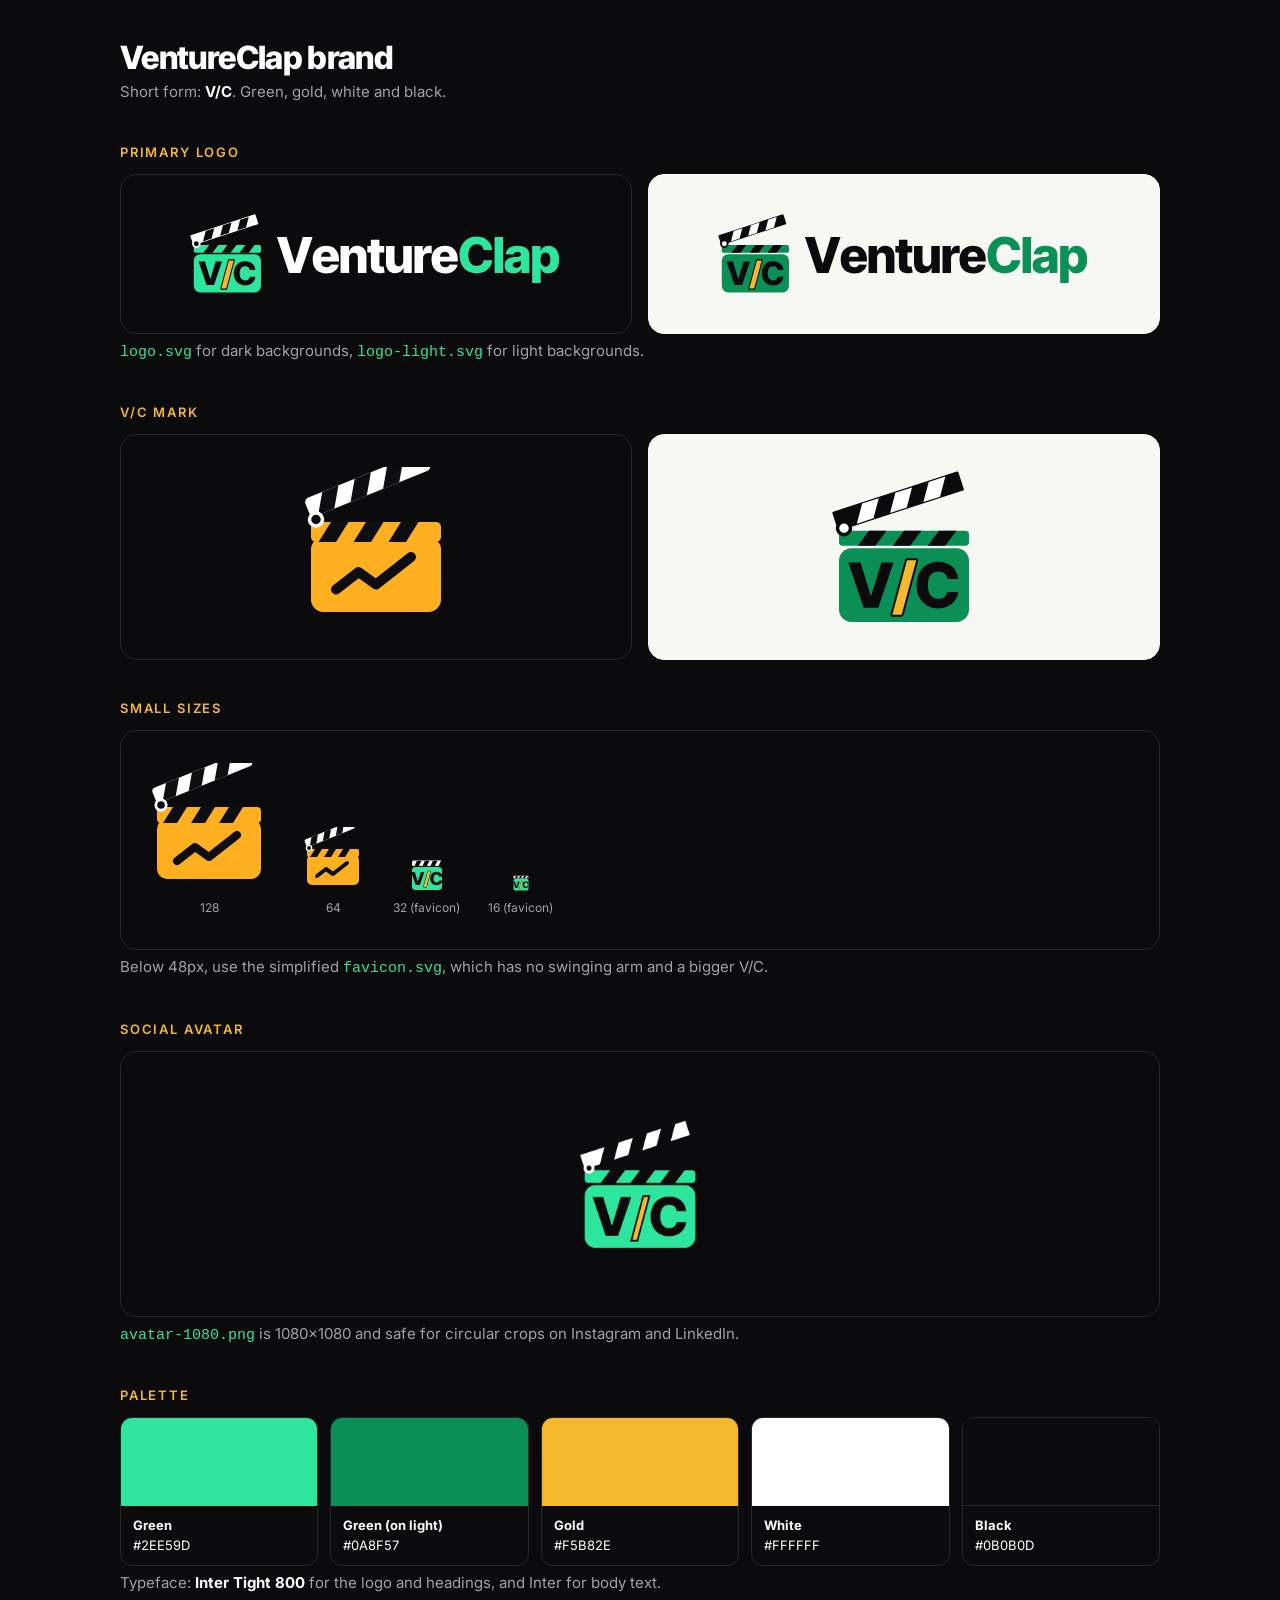
==== brand.html @ e4799290 "Finalize V/C green logo and palette Co-Authored-By: Claude Opus 5.5 <noreply@anthropic.com>" ====
<!doctype html>
<html lang="en">
<head>
  <meta charset="utf-8">
  <meta name="viewport" content="width=device-width, initial-scale=1">
  <meta name="robots" content="noindex">
  <title>VentureClap Brand Sheet</title>
  <link rel="icon" type="image/svg+xml" href="images/favicon.svg">
  <link href="https://fonts.googleapis.com/css2?family=Inter:wght@400;600&family=Inter+Tight:wght@800&display=swap" rel="stylesheet">
  <style>
    :root { --black:#0B0B0D; --green:#2EE59D; --green-dark:#0A8F57; --gold:#F5B82E; --white:#FFFFFF; }
    * { box-sizing: border-box; }
    body { margin:0; background:var(--black); color:var(--white); font:15px/1.5 Inter, system-ui, sans-serif; padding:40px 16px 64px; }
    main { max-width:1040px; margin:0 auto; display:grid; gap:40px; }
    h1 { font:800 32px/1.1 "Inter Tight", sans-serif; letter-spacing:-0.02em; margin:0; }
    h2 { font:600 13px Inter, sans-serif; text-transform:uppercase; letter-spacing:.14em; color:var(--gold); margin:0 0 14px; }
    p { color:#A1A1AA; margin:6px 0 0; }
    .panel { border:1px solid #26262B; border-radius:16px; padding:32px 24px; display:flex; align-items:center; justify-content:center; min-height:160px; }
    .panel.light { background:#F7F7F4; border-color:#F7F7F4; }
    .two { display:grid; gap:16px; grid-template-columns:repeat(auto-fit, minmax(280px, 1fr)); }
    .lockup { width:100%; max-width:380px; height:auto; }
    .sizes { display:flex; flex-wrap:wrap; align-items:flex-end; gap:28px; }
    .sizes figure { margin:0; text-align:center; color:#A1A1AA; font-size:12px; }
    .sizes img { display:block; margin:0 auto 8px; image-rendering:auto; }
    .swatches { display:grid; gap:12px; grid-template-columns:repeat(auto-fit, minmax(150px, 1fr)); }
    .sw { border-radius:12px; overflow:hidden; border:1px solid #26262B; }
    .sw div { height:88px; }
    .sw span { display:block; padding:10px 12px; font-size:13px; }
    .sw b { display:block; color:var(--white); }
    .avatar { width:200px; height:200px; border-radius:50%; }
    code { color:var(--green); }
  </style>
</head>
<body>
<main>
  <header>
    <h1>VentureClap brand</h1>
    <p>Short form: <strong style="color:#fff">V/C</strong>. Green, gold, white and black.</p>
  </header>

  <section>
    <h2>Primary logo</h2>
    <div class="two">
      <div class="panel"><img class="lockup" src="images/logo.svg" alt="VentureClap logo on dark"></div>
      <div class="panel light"><img class="lockup" src="images/logo-light.svg" alt="VentureClap logo on light"></div>
    </div>
    <p><code>logo.svg</code> for dark backgrounds, <code>logo-light.svg</code> for light backgrounds.</p>
  </section>

  <section>
    <h2>V/C mark</h2>
    <div class="two">
      <div class="panel"><img src="images/logo-mark.svg" width="160" height="160" alt="V/C mark on dark"></div>
      <div class="panel light"><img src="images/logo-mark-light.svg" width="160" height="160" alt="V/C mark on light"></div>
    </div>
  </section>

  <section>
    <h2>Small sizes</h2>
    <div class="panel" style="justify-content:flex-start">
      <div class="sizes">
        <figure><img src="images/logo-mark.svg" width="128" height="128" alt=""><figcaption>128</figcaption></figure>
        <figure><img src="images/logo-mark.svg" width="64" height="64" alt=""><figcaption>64</figcaption></figure>
        <figure><img src="images/favicon.svg" width="32" height="32" alt=""><figcaption>32 (favicon)</figcaption></figure>
        <figure><img src="images/favicon.svg" width="16" height="16" alt=""><figcaption>16 (favicon)</figcaption></figure>
      </div>
    </div>
    <p>Below 48px, use the simplified <code>favicon.svg</code>, which has no swinging arm and a bigger V/C.</p>
  </section>

  <section>
    <h2>Social avatar</h2>
    <div class="panel"><img class="avatar" src="images/avatar-1080.png" alt="V/C social avatar"></div>
    <p><code>avatar-1080.png</code> is 1080×1080 and safe for circular crops on Instagram and LinkedIn.</p>
  </section>

  <section>
    <h2>Palette</h2>
    <div class="swatches">
      <div class="sw"><div style="background:#2EE59D"></div><span><b>Green</b>#2EE59D</span></div>
      <div class="sw"><div style="background:#0A8F57"></div><span><b>Green (on light)</b>#0A8F57</span></div>
      <div class="sw"><div style="background:#F5B82E"></div><span><b>Gold</b>#F5B82E</span></div>
      <div class="sw"><div style="background:#FFFFFF"></div><span><b>White</b>#FFFFFF</span></div>
      <div class="sw"><div style="background:#0B0B0D;border-bottom:1px solid #26262B"></div><span><b>Black</b>#0B0B0D</span></div>
    </div>
    <p>Typeface: <strong style="color:#fff">Inter Tight 800</strong> for the logo and headings, and Inter for body text.</p>
  </section>
</main>
</body>
</html>
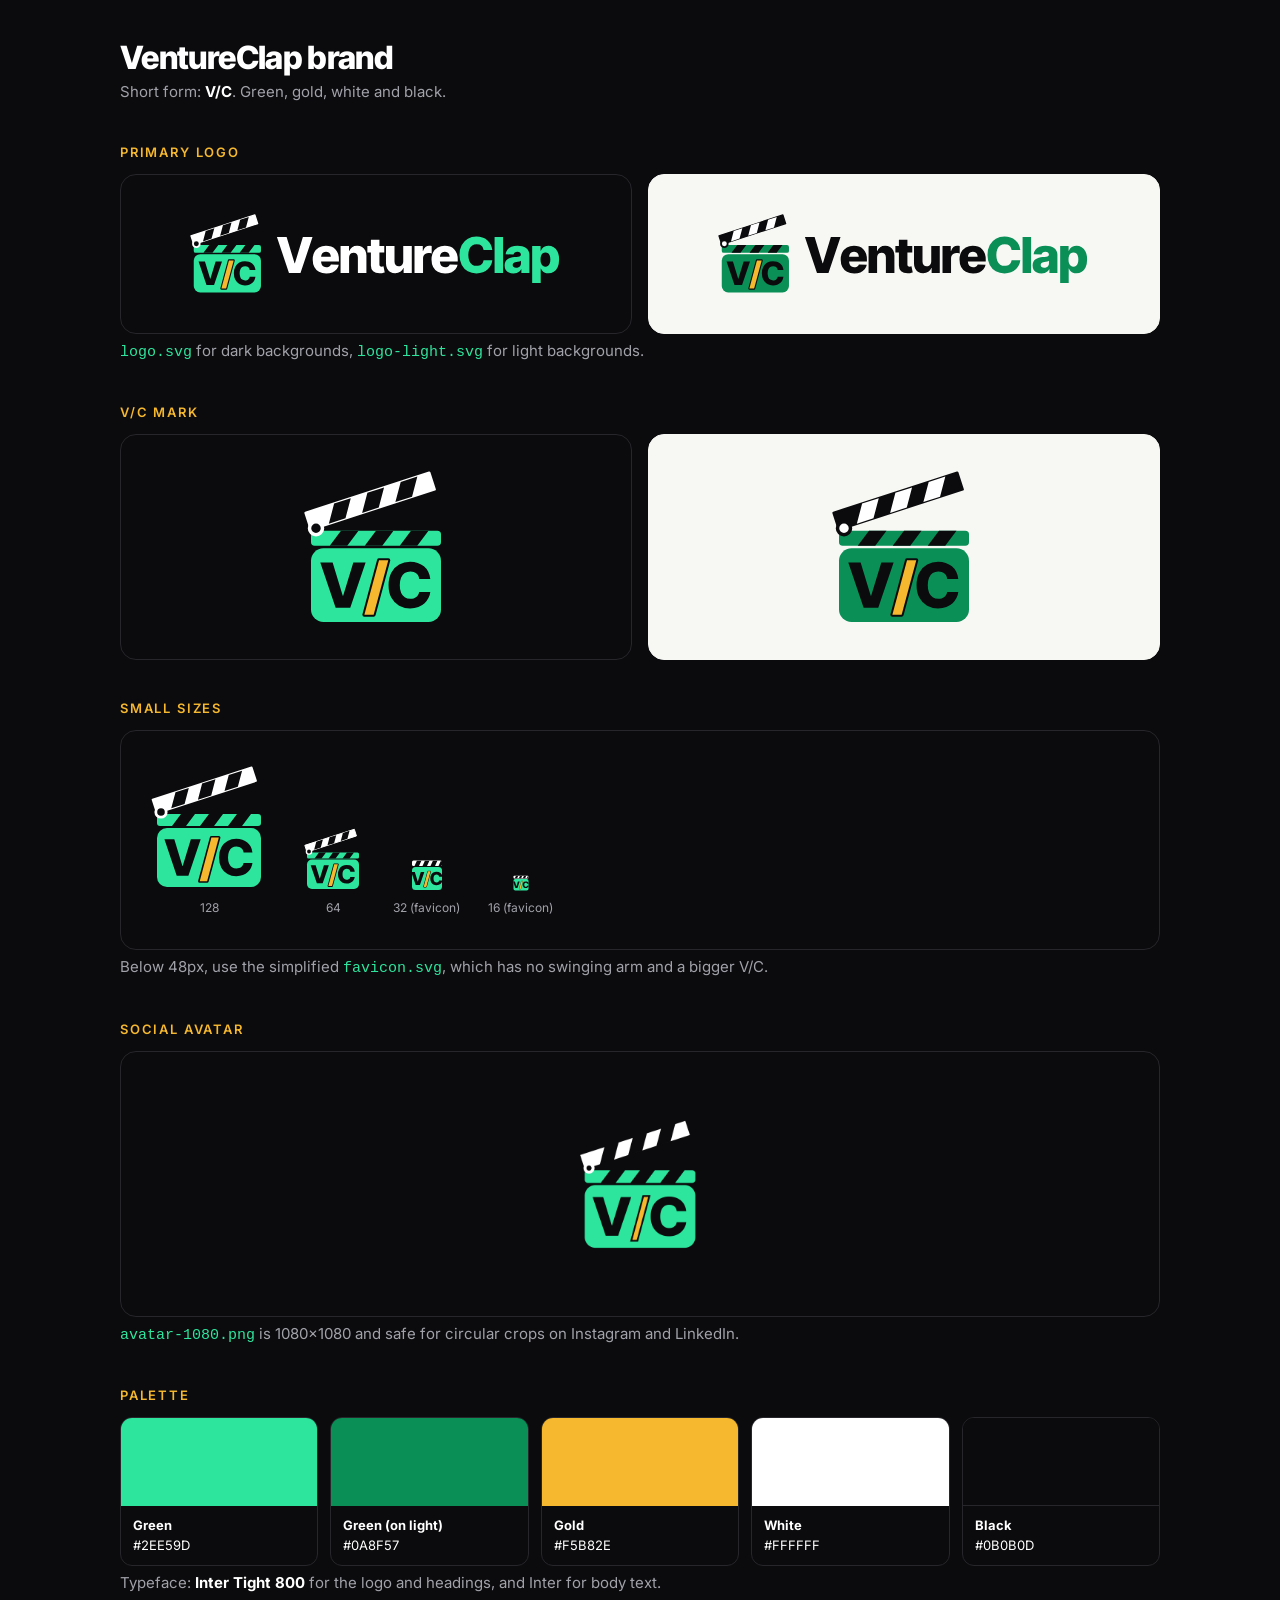
==== commit d09db32e: "Make ventureclap/ the site root; move images into assets/ Co-Authored-By: Claude Opus 5.5 <noreply@a" ====
--- a/brand.html
+++ b/brand.html
@@ -5,7 +5,7 @@
   <meta name="viewport" content="width=device-width, initial-scale=1">
   <meta name="robots" content="noindex">
   <title>VentureClap Brand Sheet</title>
-  <link rel="icon" type="image/svg+xml" href="images/favicon.svg">
+  <link rel="icon" type="image/svg+xml" href="assets/favicon.svg">
   <link href="https://fonts.googleapis.com/css2?family=Inter:wght@400;600&family=Inter+Tight:wght@800&display=swap" rel="stylesheet">
   <style>
     :root { --black:#0B0B0D; --green:#2EE59D; --green-dark:#0A8F57; --gold:#F5B82E; --white:#FFFFFF; }
@@ -41,8 +41,8 @@
   <section>
     <h2>Primary logo</h2>
     <div class="two">
-      <div class="panel"><img class="lockup" src="images/logo.svg" alt="VentureClap logo on dark"></div>
-      <div class="panel light"><img class="lockup" src="images/logo-light.svg" alt="VentureClap logo on light"></div>
+      <div class="panel"><img class="lockup" src="assets/logo.svg" alt="VentureClap logo on dark"></div>
+      <div class="panel light"><img class="lockup" src="assets/logo-light.svg" alt="VentureClap logo on light"></div>
     </div>
     <p><code>logo.svg</code> for dark backgrounds, <code>logo-light.svg</code> for light backgrounds.</p>
   </section>
@@ -50,8 +50,8 @@
   <section>
     <h2>V/C mark</h2>
     <div class="two">
-      <div class="panel"><img src="images/logo-mark.svg" width="160" height="160" alt="V/C mark on dark"></div>
-      <div class="panel light"><img src="images/logo-mark-light.svg" width="160" height="160" alt="V/C mark on light"></div>
+      <div class="panel"><img src="assets/logo-mark.svg" width="160" height="160" alt="V/C mark on dark"></div>
+      <div class="panel light"><img src="assets/logo-mark-light.svg" width="160" height="160" alt="V/C mark on light"></div>
     </div>
   </section>
 
@@ -59,10 +59,10 @@
     <h2>Small sizes</h2>
     <div class="panel" style="justify-content:flex-start">
       <div class="sizes">
-        <figure><img src="images/logo-mark.svg" width="128" height="128" alt=""><figcaption>128</figcaption></figure>
-        <figure><img src="images/logo-mark.svg" width="64" height="64" alt=""><figcaption>64</figcaption></figure>
-        <figure><img src="images/favicon.svg" width="32" height="32" alt=""><figcaption>32 (favicon)</figcaption></figure>
-        <figure><img src="images/favicon.svg" width="16" height="16" alt=""><figcaption>16 (favicon)</figcaption></figure>
+        <figure><img src="assets/logo-mark.svg" width="128" height="128" alt=""><figcaption>128</figcaption></figure>
+        <figure><img src="assets/logo-mark.svg" width="64" height="64" alt=""><figcaption>64</figcaption></figure>
+        <figure><img src="assets/favicon.svg" width="32" height="32" alt=""><figcaption>32 (favicon)</figcaption></figure>
+        <figure><img src="assets/favicon.svg" width="16" height="16" alt=""><figcaption>16 (favicon)</figcaption></figure>
       </div>
     </div>
     <p>Below 48px, use the simplified <code>favicon.svg</code>, which has no swinging arm and a bigger V/C.</p>
@@ -70,7 +70,7 @@
 
   <section>
     <h2>Social avatar</h2>
-    <div class="panel"><img class="avatar" src="images/avatar-1080.png" alt="V/C social avatar"></div>
+    <div class="panel"><img class="avatar" src="assets/avatar-1080.png" alt="V/C social avatar"></div>
     <p><code>avatar-1080.png</code> is 1080×1080 and safe for circular crops on Instagram and LinkedIn.</p>
   </section>
 
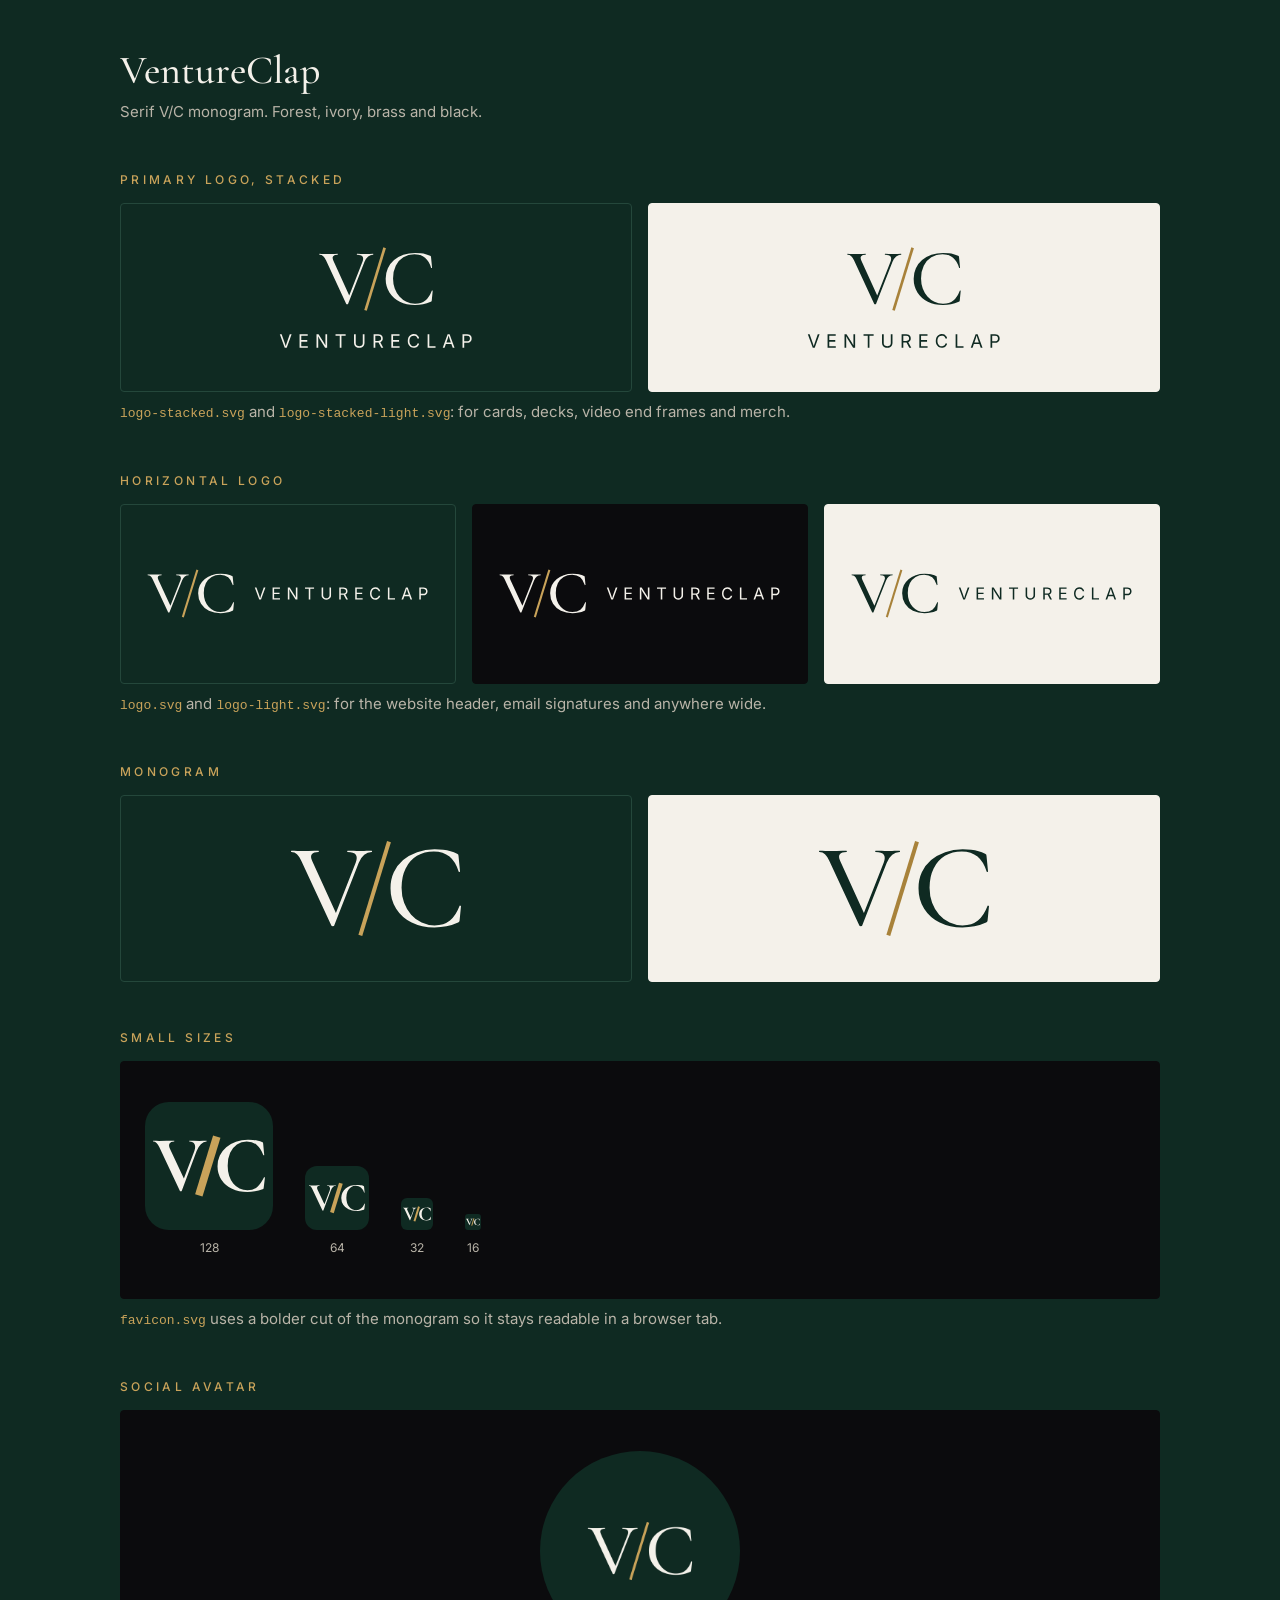
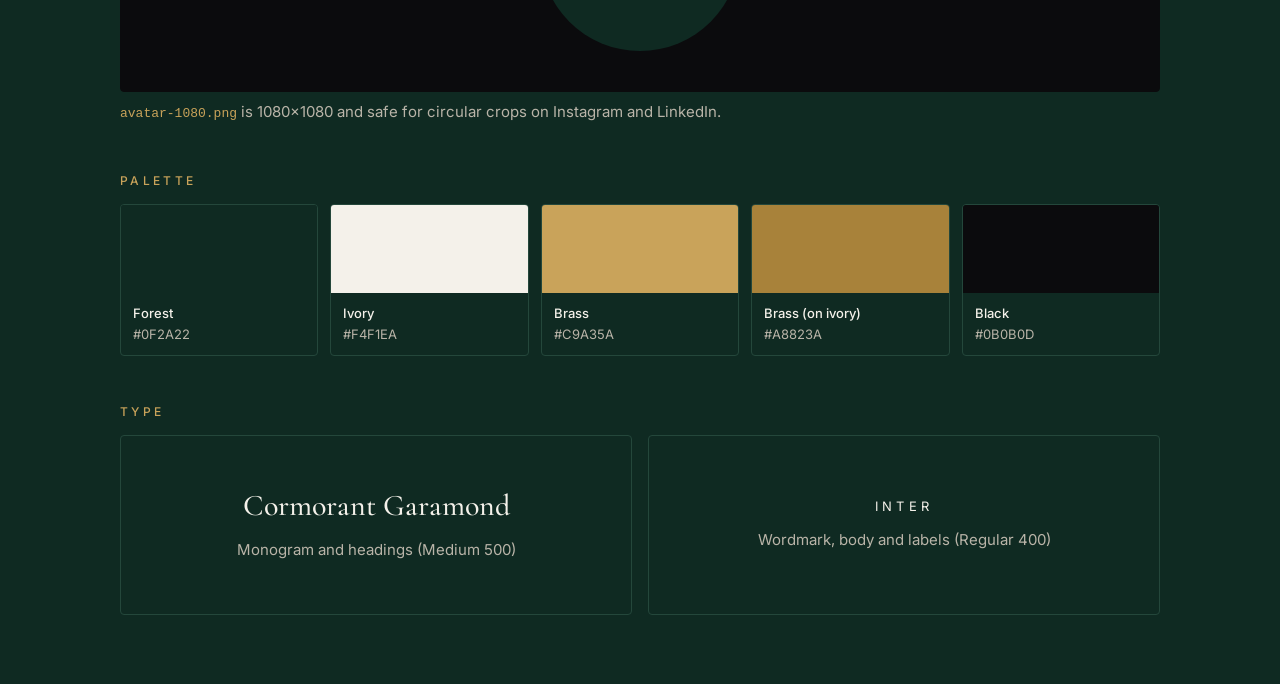
==== commit 9ab38b83: "Redesign logo: serif V/C monogram, muted forest/ivory/brass palette Co-Authored-By: Claude Opus 5.5 " ====
--- a/brand.html
+++ b/brand.html
@@ -6,84 +6,105 @@
   <meta name="robots" content="noindex">
   <title>VentureClap Brand Sheet</title>
   <link rel="icon" type="image/svg+xml" href="assets/favicon.svg">
-  <link href="https://fonts.googleapis.com/css2?family=Inter:wght@400;600&family=Inter+Tight:wght@800&display=swap" rel="stylesheet">
+  <link href="https://fonts.googleapis.com/css2?family=Cormorant+Garamond:wght@500&family=Inter:wght@400;500&display=swap" rel="stylesheet">
   <style>
-    :root { --black:#0B0B0D; --green:#2EE59D; --green-dark:#0A8F57; --gold:#F5B82E; --white:#FFFFFF; }
+    :root { --forest:#0F2A22; --ivory:#F4F1EA; --brass:#C9A35A; --black:#0B0B0D; --muted:#B9B4A8; --line:#24473B; }
     * { box-sizing: border-box; }
-    body { margin:0; background:var(--black); color:var(--white); font:15px/1.5 Inter, system-ui, sans-serif; padding:40px 16px 64px; }
-    main { max-width:1040px; margin:0 auto; display:grid; gap:40px; }
-    h1 { font:800 32px/1.1 "Inter Tight", sans-serif; letter-spacing:-0.02em; margin:0; }
-    h2 { font:600 13px Inter, sans-serif; text-transform:uppercase; letter-spacing:.14em; color:var(--gold); margin:0 0 14px; }
-    p { color:#A1A1AA; margin:6px 0 0; }
-    .panel { border:1px solid #26262B; border-radius:16px; padding:32px 24px; display:flex; align-items:center; justify-content:center; min-height:160px; }
-    .panel.light { background:#F7F7F4; border-color:#F7F7F4; }
-    .two { display:grid; gap:16px; grid-template-columns:repeat(auto-fit, minmax(280px, 1fr)); }
-    .lockup { width:100%; max-width:380px; height:auto; }
-    .sizes { display:flex; flex-wrap:wrap; align-items:flex-end; gap:28px; }
-    .sizes figure { margin:0; text-align:center; color:#A1A1AA; font-size:12px; }
-    .sizes img { display:block; margin:0 auto 8px; image-rendering:auto; }
+    body { margin:0; background:var(--forest); color:var(--ivory); font:15px/1.6 Inter, system-ui, sans-serif; padding:48px 16px 72px; }
+    main { max-width:1040px; margin:0 auto; display:grid; gap:48px; }
+    h1 { font:500 40px/1.1 "Cormorant Garamond", Georgia, serif; margin:0; }
+    h2 { font:500 12px Inter, sans-serif; text-transform:uppercase; letter-spacing:.28em; color:var(--brass); margin:0 0 16px; }
+    p { color:var(--muted); margin:8px 0 0; }
+    .panel { border:1px solid var(--line); border-radius:4px; padding:40px 24px; display:flex; align-items:center; justify-content:center; min-height:180px; }
+    .on-black { background:var(--black); border-color:var(--black); }
+    .on-ivory { background:var(--ivory); border-color:var(--ivory); }
+    .grid { display:grid; gap:16px; grid-template-columns:repeat(auto-fit, minmax(280px, 1fr)); }
+    .h { width:100%; max-width:360px; height:auto; }
+    .s { width:100%; max-width:200px; height:auto; }
+    .sizes { display:flex; flex-wrap:wrap; align-items:flex-end; gap:32px; }
+    .sizes figure { margin:0; text-align:center; color:var(--muted); font-size:12px; }
+    .sizes img { display:block; margin:0 auto 8px; }
     .swatches { display:grid; gap:12px; grid-template-columns:repeat(auto-fit, minmax(150px, 1fr)); }
-    .sw { border-radius:12px; overflow:hidden; border:1px solid #26262B; }
+    .sw { border:1px solid var(--line); border-radius:4px; overflow:hidden; }
     .sw div { height:88px; }
-    .sw span { display:block; padding:10px 12px; font-size:13px; }
-    .sw b { display:block; color:var(--white); }
+    .sw span { display:block; padding:10px 12px; font-size:13px; color:var(--muted); }
+    .sw b { display:block; color:var(--ivory); font-weight:500; }
     .avatar { width:200px; height:200px; border-radius:50%; }
-    code { color:var(--green); }
+    code { color:var(--brass); font-size:13px; }
+    .serif { font:500 30px "Cormorant Garamond", serif; color:var(--ivory); }
+    .sans { font:400 13px Inter, sans-serif; letter-spacing:.32em; color:var(--ivory); }
   </style>
 </head>
 <body>
 <main>
   <header>
-    <h1>VentureClap brand</h1>
-    <p>Short form: <strong style="color:#fff">V/C</strong>. Green, gold, white and black.</p>
+    <h1>VentureClap</h1>
+    <p>Serif V/C monogram. Forest, ivory, brass and black.</p>
   </header>
 
   <section>
-    <h2>Primary logo</h2>
-    <div class="two">
-      <div class="panel"><img class="lockup" src="assets/logo.svg" alt="VentureClap logo on dark"></div>
-      <div class="panel light"><img class="lockup" src="assets/logo-light.svg" alt="VentureClap logo on light"></div>
+    <h2>Primary logo, stacked</h2>
+    <div class="grid">
+      <div class="panel"><img class="s" src="assets/logo-stacked.svg" alt="Stacked logo on forest"></div>
+      <div class="panel on-ivory"><img class="s" src="assets/logo-stacked-light.svg" alt="Stacked logo on ivory"></div>
     </div>
-    <p><code>logo.svg</code> for dark backgrounds, <code>logo-light.svg</code> for light backgrounds.</p>
+    <p><code>logo-stacked.svg</code> and <code>logo-stacked-light.svg</code>: for cards, decks, video end frames and merch.</p>
   </section>
 
   <section>
-    <h2>V/C mark</h2>
-    <div class="two">
-      <div class="panel"><img src="assets/logo-mark.svg" width="160" height="160" alt="V/C mark on dark"></div>
-      <div class="panel light"><img src="assets/logo-mark-light.svg" width="160" height="160" alt="V/C mark on light"></div>
+    <h2>Horizontal logo</h2>
+    <div class="grid">
+      <div class="panel"><img class="h" src="assets/logo.svg" alt="Horizontal logo on forest"></div>
+      <div class="panel on-black"><img class="h" src="assets/logo.svg" alt="Horizontal logo on black"></div>
+      <div class="panel on-ivory"><img class="h" src="assets/logo-light.svg" alt="Horizontal logo on ivory"></div>
+    </div>
+    <p><code>logo.svg</code> and <code>logo-light.svg</code>: for the website header, email signatures and anywhere wide.</p>
+  </section>
+
+  <section>
+    <h2>Monogram</h2>
+    <div class="grid">
+      <div class="panel"><img src="assets/logo-mark.svg" width="180" alt="V/C monogram on forest"></div>
+      <div class="panel on-ivory"><img src="assets/logo-mark-light.svg" width="180" alt="V/C monogram on ivory"></div>
     </div>
   </section>
 
   <section>
     <h2>Small sizes</h2>
-    <div class="panel" style="justify-content:flex-start">
+    <div class="panel on-black" style="justify-content:flex-start">
       <div class="sizes">
-        <figure><img src="assets/logo-mark.svg" width="128" height="128" alt=""><figcaption>128</figcaption></figure>
-        <figure><img src="assets/logo-mark.svg" width="64" height="64" alt=""><figcaption>64</figcaption></figure>
-        <figure><img src="assets/favicon.svg" width="32" height="32" alt=""><figcaption>32 (favicon)</figcaption></figure>
-        <figure><img src="assets/favicon.svg" width="16" height="16" alt=""><figcaption>16 (favicon)</figcaption></figure>
+        <figure><img src="assets/favicon.svg" width="128" height="128" alt=""><figcaption>128</figcaption></figure>
+        <figure><img src="assets/favicon.svg" width="64" height="64" alt=""><figcaption>64</figcaption></figure>
+        <figure><img src="assets/favicon.svg" width="32" height="32" alt=""><figcaption>32</figcaption></figure>
+        <figure><img src="assets/favicon.svg" width="16" height="16" alt=""><figcaption>16</figcaption></figure>
       </div>
     </div>
-    <p>Below 48px, use the simplified <code>favicon.svg</code>, which has no swinging arm and a bigger V/C.</p>
+    <p><code>favicon.svg</code> uses a bolder cut of the monogram so it stays readable in a browser tab.</p>
   </section>
 
   <section>
     <h2>Social avatar</h2>
-    <div class="panel"><img class="avatar" src="assets/avatar-1080.png" alt="V/C social avatar"></div>
+    <div class="panel on-black"><img class="avatar" src="assets/avatar-1080.png" alt="V/C social avatar"></div>
     <p><code>avatar-1080.png</code> is 1080×1080 and safe for circular crops on Instagram and LinkedIn.</p>
   </section>
 
   <section>
     <h2>Palette</h2>
     <div class="swatches">
-      <div class="sw"><div style="background:#2EE59D"></div><span><b>Green</b>#2EE59D</span></div>
-      <div class="sw"><div style="background:#0A8F57"></div><span><b>Green (on light)</b>#0A8F57</span></div>
-      <div class="sw"><div style="background:#F5B82E"></div><span><b>Gold</b>#F5B82E</span></div>
-      <div class="sw"><div style="background:#FFFFFF"></div><span><b>White</b>#FFFFFF</span></div>
-      <div class="sw"><div style="background:#0B0B0D;border-bottom:1px solid #26262B"></div><span><b>Black</b>#0B0B0D</span></div>
+      <div class="sw"><div style="background:#0F2A22"></div><span><b>Forest</b>#0F2A22</span></div>
+      <div class="sw"><div style="background:#F4F1EA"></div><span><b>Ivory</b>#F4F1EA</span></div>
+      <div class="sw"><div style="background:#C9A35A"></div><span><b>Brass</b>#C9A35A</span></div>
+      <div class="sw"><div style="background:#A8823A"></div><span><b>Brass (on ivory)</b>#A8823A</span></div>
+      <div class="sw"><div style="background:#0B0B0D"></div><span><b>Black</b>#0B0B0D</span></div>
     </div>
-    <p>Typeface: <strong style="color:#fff">Inter Tight 800</strong> for the logo and headings, and Inter for body text.</p>
+  </section>
+
+  <section>
+    <h2>Type</h2>
+    <div class="grid">
+      <div class="panel" style="flex-direction:column;gap:6px"><span class="serif">Cormorant Garamond</span><p>Monogram and headings (Medium 500)</p></div>
+      <div class="panel" style="flex-direction:column;gap:6px"><span class="sans">INTER</span><p>Wordmark, body and labels (Regular 400)</p></div>
+    </div>
   </section>
 </main>
 </body>
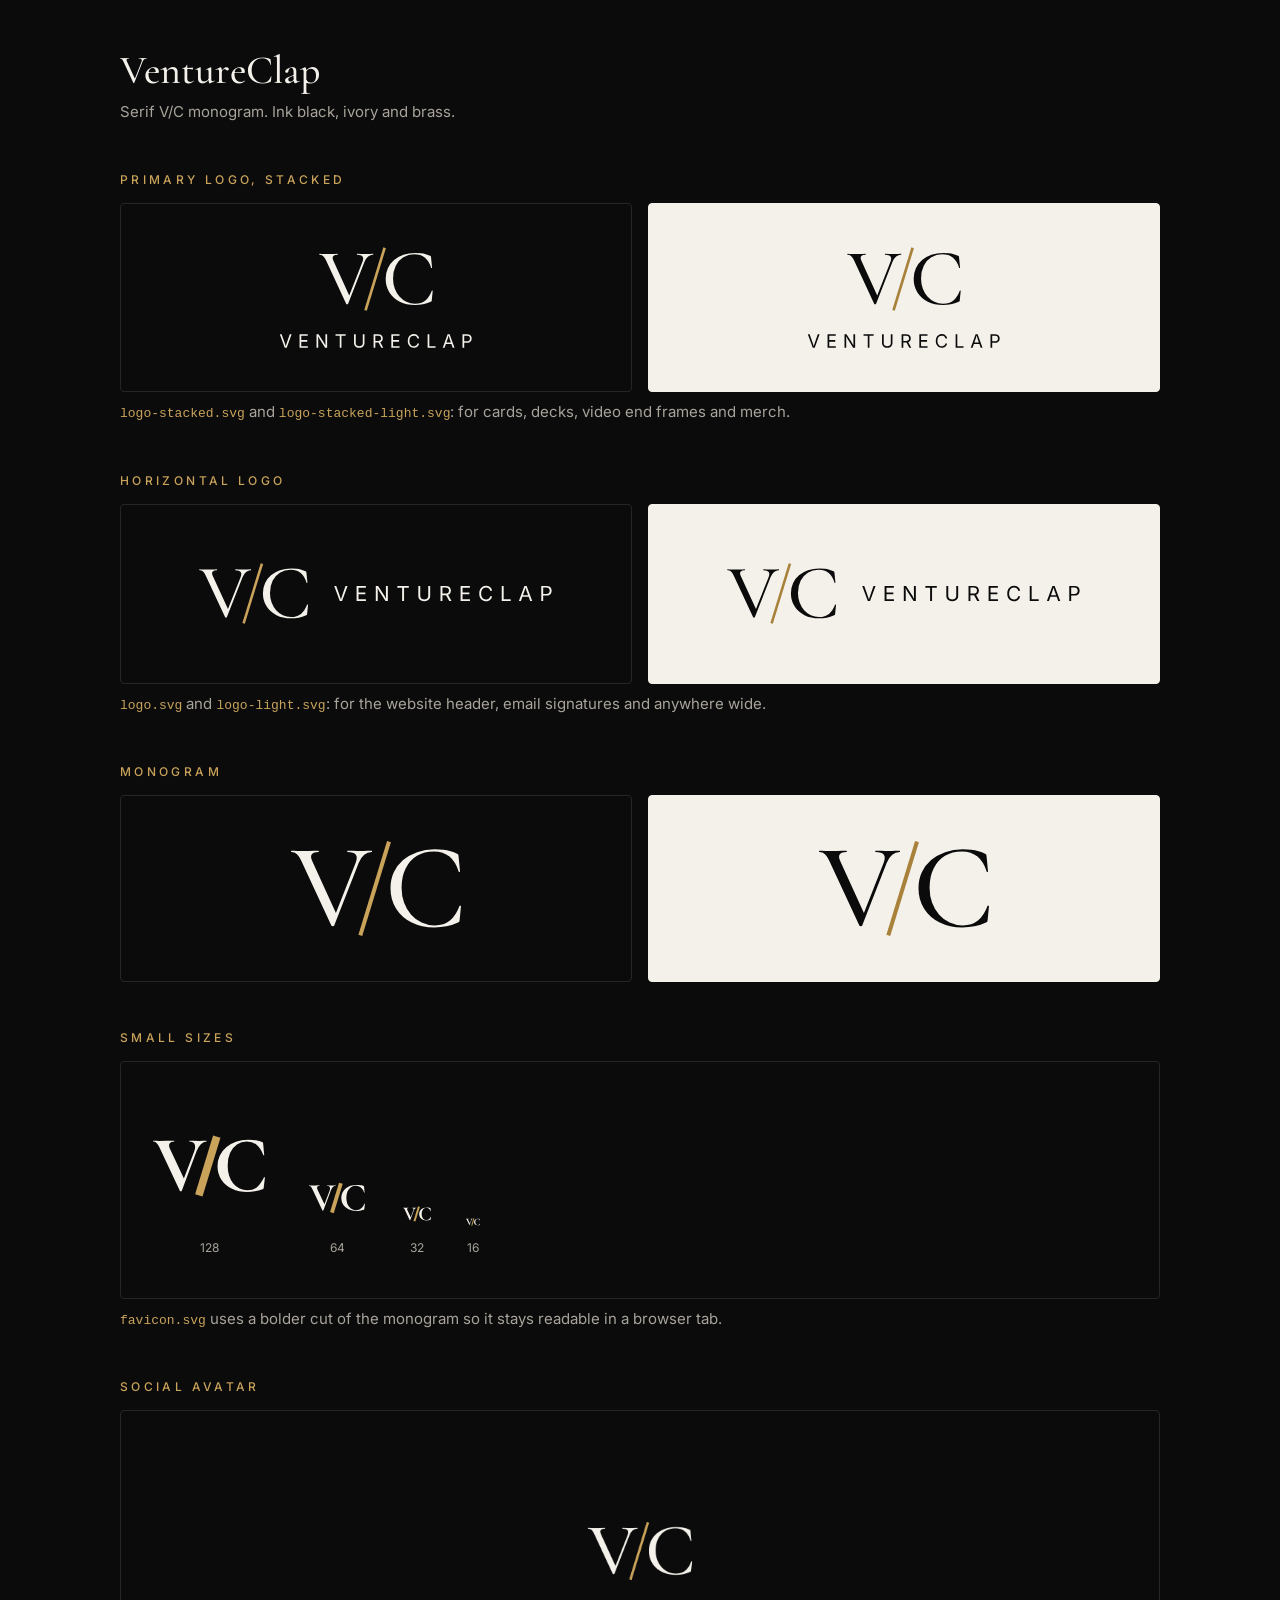
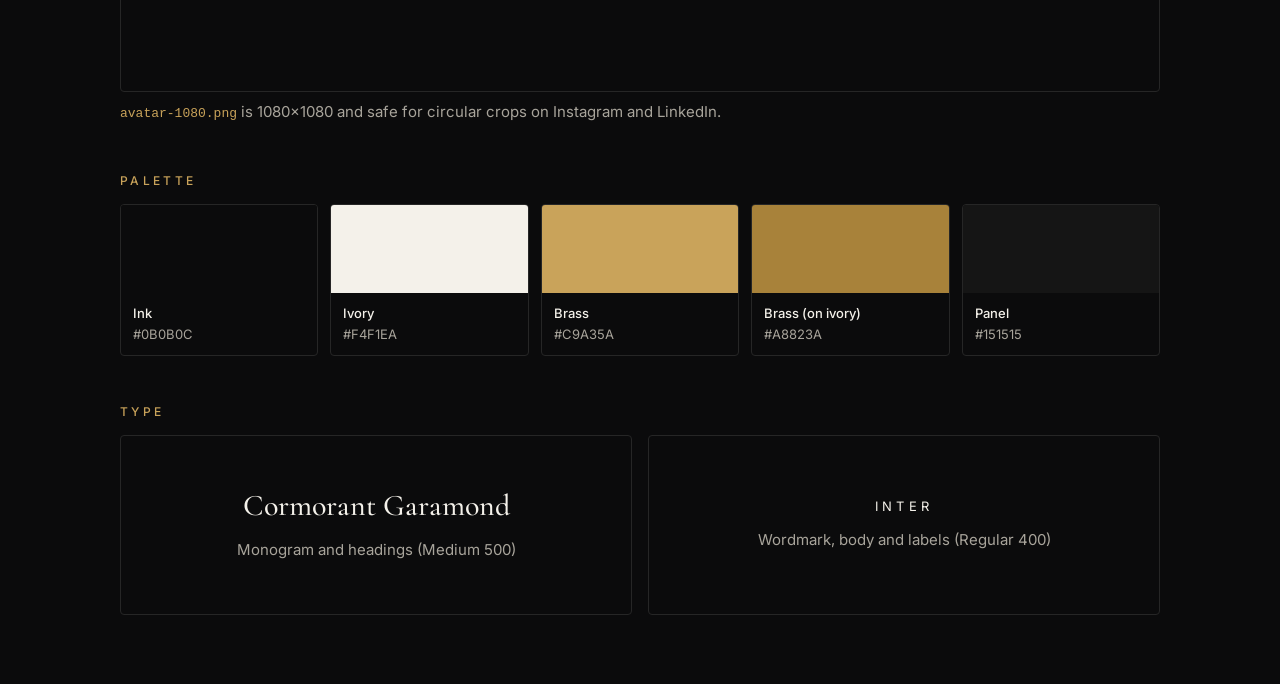
==== commit ea259768: "Swap forest green for near-black to let photos lead - Page, panels and hero fade are now neutral ink" ====
--- a/brand.html
+++ b/brand.html
@@ -8,15 +8,14 @@
   <link rel="icon" type="image/svg+xml" href="assets/favicon.svg">
   <link href="https://fonts.googleapis.com/css2?family=Cormorant+Garamond:wght@500&family=Inter:wght@400;500&display=swap" rel="stylesheet">
   <style>
-    :root { --forest:#0F2A22; --ivory:#F4F1EA; --brass:#C9A35A; --black:#0B0B0D; --muted:#B9B4A8; --line:#24473B; }
+    :root { --ink:#0B0B0C; --ivory:#F4F1EA; --brass:#C9A35A; --muted:#A8A49B; --line:#262626; }
     * { box-sizing: border-box; }
-    body { margin:0; background:var(--forest); color:var(--ivory); font:15px/1.6 Inter, system-ui, sans-serif; padding:48px 16px 72px; }
+    body { margin:0; background:var(--ink); color:var(--ivory); font:15px/1.6 Inter, system-ui, sans-serif; padding:48px 16px 72px; }
     main { max-width:1040px; margin:0 auto; display:grid; gap:48px; }
     h1 { font:500 40px/1.1 "Cormorant Garamond", Georgia, serif; margin:0; }
     h2 { font:500 12px Inter, sans-serif; text-transform:uppercase; letter-spacing:.28em; color:var(--brass); margin:0 0 16px; }
     p { color:var(--muted); margin:8px 0 0; }
     .panel { border:1px solid var(--line); border-radius:4px; padding:40px 24px; display:flex; align-items:center; justify-content:center; min-height:180px; }
-    .on-black { background:var(--black); border-color:var(--black); }
     .on-ivory { background:var(--ivory); border-color:var(--ivory); }
     .grid { display:grid; gap:16px; grid-template-columns:repeat(auto-fit, minmax(280px, 1fr)); }
     .h { width:100%; max-width:360px; height:auto; }
@@ -39,13 +38,13 @@
 <main>
   <header>
     <h1>VentureClap</h1>
-    <p>Serif V/C monogram. Forest, ivory, brass and black.</p>
+    <p>Serif V/C monogram. Ink black, ivory and brass.</p>
   </header>
 
   <section>
     <h2>Primary logo, stacked</h2>
     <div class="grid">
-      <div class="panel"><img class="s" src="assets/logo-stacked.svg" alt="Stacked logo on forest"></div>
+      <div class="panel"><img class="s" src="assets/logo-stacked.svg" alt="Stacked logo on black"></div>
       <div class="panel on-ivory"><img class="s" src="assets/logo-stacked-light.svg" alt="Stacked logo on ivory"></div>
     </div>
     <p><code>logo-stacked.svg</code> and <code>logo-stacked-light.svg</code>: for cards, decks, video end frames and merch.</p>
@@ -54,8 +53,7 @@
   <section>
     <h2>Horizontal logo</h2>
     <div class="grid">
-      <div class="panel"><img class="h" src="assets/logo.svg" alt="Horizontal logo on forest"></div>
-      <div class="panel on-black"><img class="h" src="assets/logo.svg" alt="Horizontal logo on black"></div>
+      <div class="panel"><img class="h" src="assets/logo.svg" alt="Horizontal logo on black"></div>
       <div class="panel on-ivory"><img class="h" src="assets/logo-light.svg" alt="Horizontal logo on ivory"></div>
     </div>
     <p><code>logo.svg</code> and <code>logo-light.svg</code>: for the website header, email signatures and anywhere wide.</p>
@@ -64,14 +62,14 @@
   <section>
     <h2>Monogram</h2>
     <div class="grid">
-      <div class="panel"><img src="assets/logo-mark.svg" width="180" alt="V/C monogram on forest"></div>
+      <div class="panel"><img src="assets/logo-mark.svg" width="180" alt="V/C monogram on black"></div>
       <div class="panel on-ivory"><img src="assets/logo-mark-light.svg" width="180" alt="V/C monogram on ivory"></div>
     </div>
   </section>
 
   <section>
     <h2>Small sizes</h2>
-    <div class="panel on-black" style="justify-content:flex-start">
+    <div class="panel" style="justify-content:flex-start">
       <div class="sizes">
         <figure><img src="assets/favicon.svg" width="128" height="128" alt=""><figcaption>128</figcaption></figure>
         <figure><img src="assets/favicon.svg" width="64" height="64" alt=""><figcaption>64</figcaption></figure>
@@ -84,18 +82,18 @@
 
   <section>
     <h2>Social avatar</h2>
-    <div class="panel on-black"><img class="avatar" src="assets/avatar-1080.png" alt="V/C social avatar"></div>
+    <div class="panel"><img class="avatar" src="assets/avatar-1080.png" alt="V/C social avatar"></div>
     <p><code>avatar-1080.png</code> is 1080×1080 and safe for circular crops on Instagram and LinkedIn.</p>
   </section>
 
   <section>
     <h2>Palette</h2>
     <div class="swatches">
-      <div class="sw"><div style="background:#0F2A22"></div><span><b>Forest</b>#0F2A22</span></div>
+      <div class="sw"><div style="background:#0B0B0C"></div><span><b>Ink</b>#0B0B0C</span></div>
       <div class="sw"><div style="background:#F4F1EA"></div><span><b>Ivory</b>#F4F1EA</span></div>
       <div class="sw"><div style="background:#C9A35A"></div><span><b>Brass</b>#C9A35A</span></div>
       <div class="sw"><div style="background:#A8823A"></div><span><b>Brass (on ivory)</b>#A8823A</span></div>
-      <div class="sw"><div style="background:#0B0B0D"></div><span><b>Black</b>#0B0B0D</span></div>
+      <div class="sw"><div style="background:#151515"></div><span><b>Panel</b>#151515</span></div>
     </div>
   </section>
 
